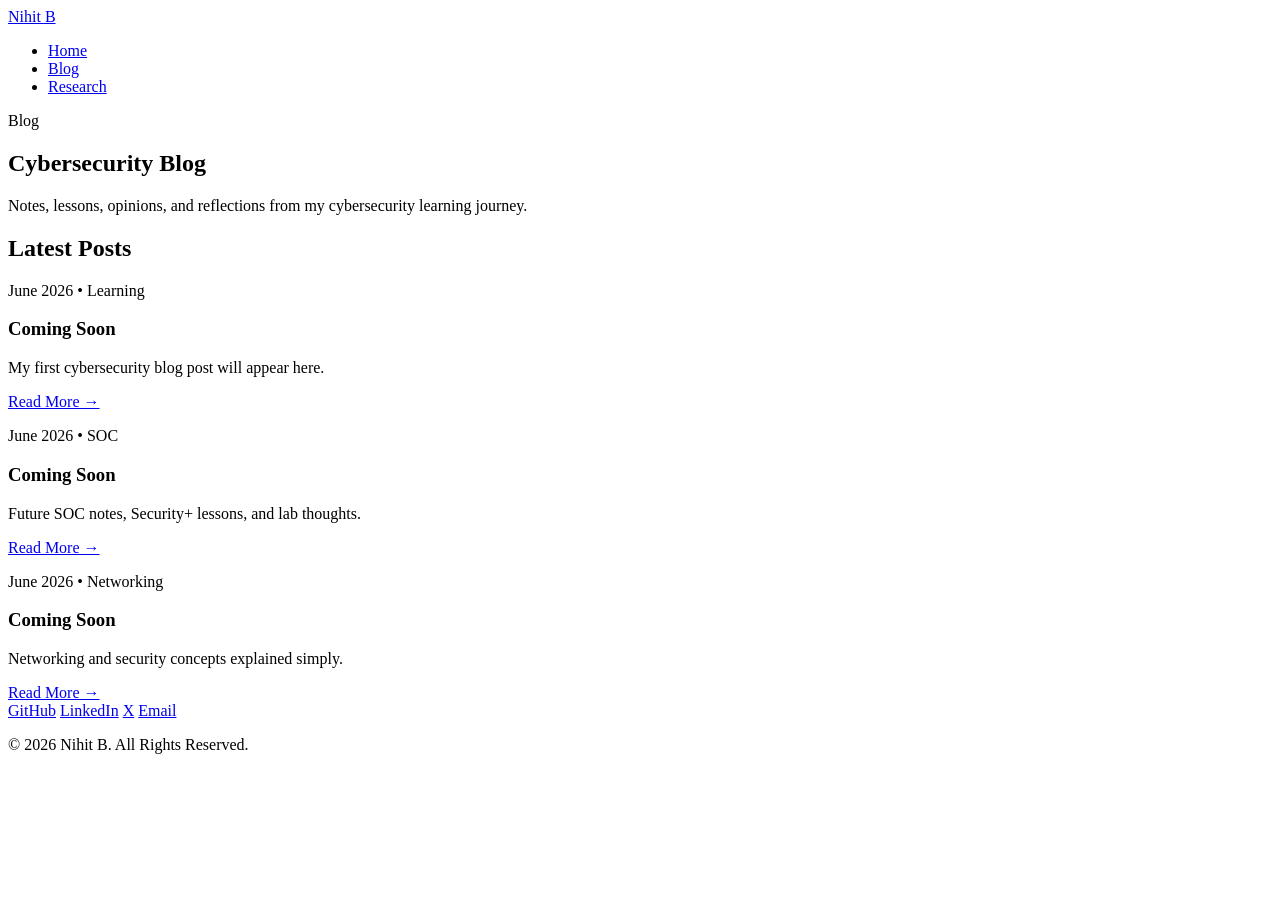
==== blog.html @ 027e2422 "Create blog.html" ====
<!DOCTYPE html>
<html lang="en">
<head>
    <meta charset="UTF-8">
    <meta name="viewport" content="width=device-width, initial-scale=1.0">
    <title>Blog | Nihit B</title>
    <link rel="stylesheet" href="css/style.css">
</head>
<body>

<header>
    <nav class="navbar">
        <div class="logo"><a href="index.html">Nihit B</a></div>
        <ul class="nav-links">
            <li><a href="index.html">Home</a></li>
            <li><a href="blog.html">Blog</a></li>
            <li><a href="research.html">Research</a></li>
        </ul>
    </nav>
</header>

<section class="page-hero">
    <div class="container">
        <p class="hero-tag">Blog</p>
        <h1>Cybersecurity Blog</h1>
        <p class="hero-description">
            Notes, lessons, opinions, and reflections from my cybersecurity learning journey.
        </p>
    </div>
</section>

<section class="featured">
    <div class="container">
        <h2>Latest Posts</h2>

        <div class="card-grid">
            <article class="card">
                <p class="post-meta">June 2026 • Learning</p>
                <h3>Coming Soon</h3>
                <p>My first cybersecurity blog post will appear here.</p>
                <a href="#" class="read-more">Read More →</a>
            </article>

            <article class="card">
                <p class="post-meta">June 2026 • SOC</p>
                <h3>Coming Soon</h3>
                <p>Future SOC notes, Security+ lessons, and lab thoughts.</p>
                <a href="#" class="read-more">Read More →</a>
            </article>

            <article class="card">
                <p class="post-meta">June 2026 • Networking</p>
                <h3>Coming Soon</h3>
                <p>Networking and security concepts explained simply.</p>
                <a href="#" class="read-more">Read More →</a>
            </article>
        </div>
    </div>
</section>

<footer>
    <div class="footer-links">
        <a href="https://github.com/yourusername" target="_blank">GitHub</a>
        <a href="https://linkedin.com/in/yourprofile" target="_blank">LinkedIn</a>
        <a href="https://x.com/yourhandle" target="_blank">X</a>
        <a href="mailto:your@email.com">Email</a>
    </div>
    <p>© 2026 Nihit B. All Rights Reserved.</p>
</footer>

</body>
</html>
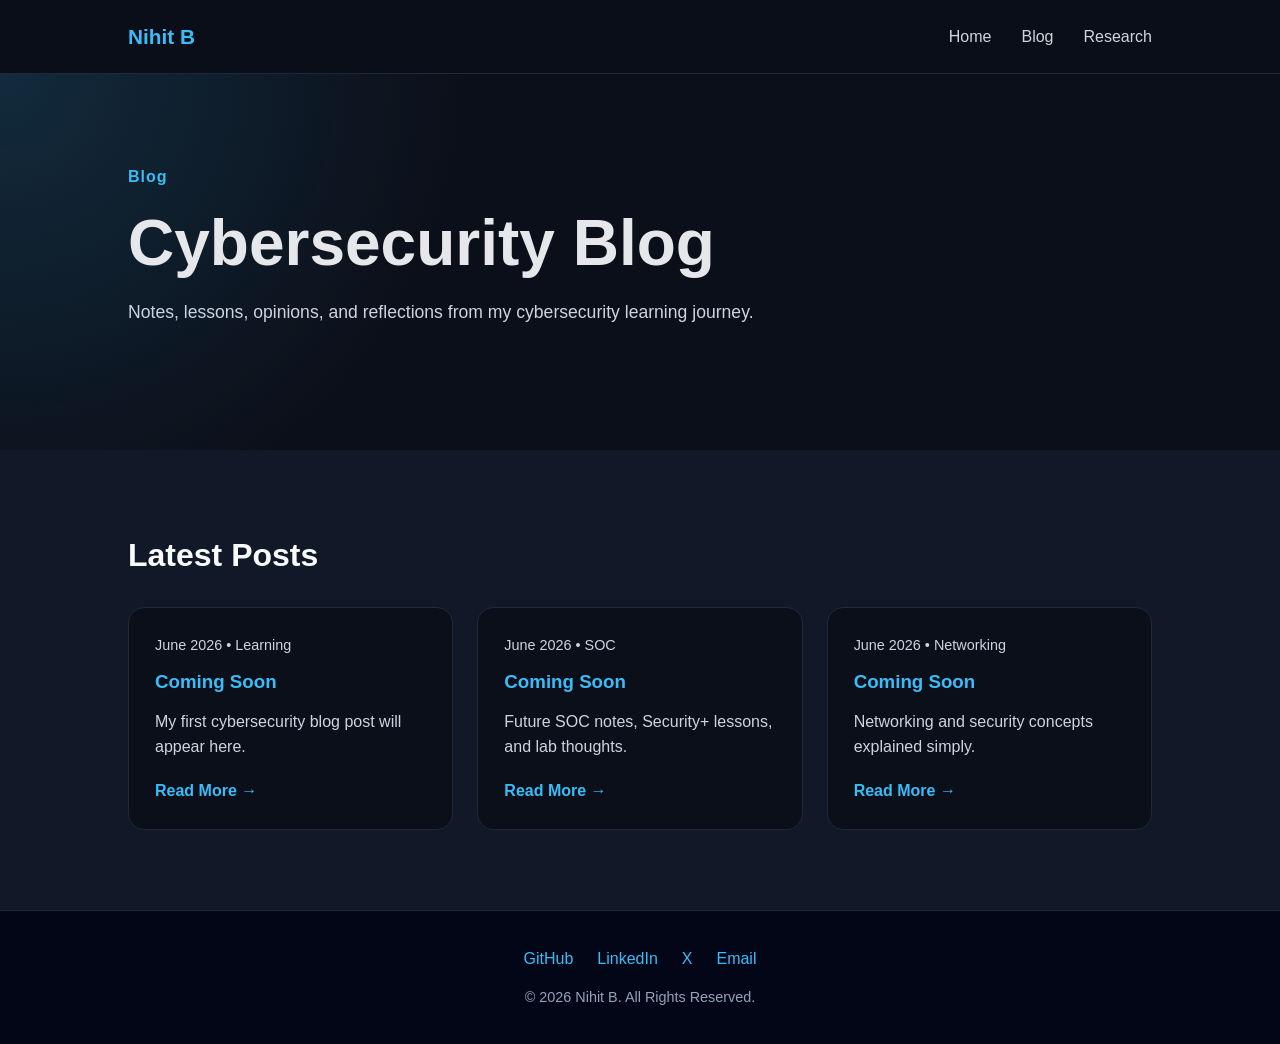
==== commit 6639ab94: "Update blog.html" ====
--- a/blog.html
+++ b/blog.html
@@ -4,7 +4,7 @@
     <meta charset="UTF-8">
     <meta name="viewport" content="width=device-width, initial-scale=1.0">
     <title>Blog | Nihit B</title>
-    <link rel="stylesheet" href="css/style.css">
+    <link rel="stylesheet" href="style.css">
 </head>
 <body>
 
--- a/style.css
+++ b/style.css
@@ -0,0 +1,272 @@
+* {
+    margin: 0;
+    padding: 0;
+    box-sizing: border-box;
+}
+
+html {
+    scroll-behavior: smooth;
+}
+
+body {
+    font-family: Arial, sans-serif;
+    background: #0b0f19;
+    color: #e5e7eb;
+    line-height: 1.6;
+}
+
+a {
+    color: inherit;
+    text-decoration: none;
+}
+
+.navbar {
+    width: 100%;
+    padding: 20px 10%;
+    display: flex;
+    justify-content: space-between;
+    align-items: center;
+    background: rgba(11, 15, 25, 0.9);
+    position: sticky;
+    top: 0;
+    z-index: 100;
+    border-bottom: 1px solid #1f2937;
+}
+
+.logo a {
+    font-size: 1.3rem;
+    font-weight: bold;
+    color: #38bdf8;
+}
+
+.nav-links {
+    list-style: none;
+    display: flex;
+    gap: 30px;
+}
+
+.nav-links a {
+    color: #d1d5db;
+    transition: 0.3s;
+}
+
+.nav-links a:hover {
+    color: #38bdf8;
+}
+
+.hero {
+    min-height: 90vh;
+    display: flex;
+    align-items: center;
+    padding: 80px 10%;
+    background:
+        radial-gradient(circle at top left, rgba(56, 189, 248, 0.18), transparent 35%),
+        radial-gradient(circle at bottom right, rgba(99, 102, 241, 0.16), transparent 35%);
+}
+
+.hero-content {
+    max-width: 850px;
+}
+
+.hero-tag {
+    color: #38bdf8;
+    font-weight: bold;
+    margin-bottom: 18px;
+    letter-spacing: 1px;
+}
+
+.hero h1 {
+    font-size: clamp(2.4rem, 6vw, 5rem);
+    line-height: 1.1;
+    margin-bottom: 24px;
+}
+
+.hero-description {
+    max-width: 650px;
+    color: #cbd5e1;
+    font-size: 1.1rem;
+    margin-bottom: 34px;
+}
+
+.hero-buttons {
+    display: flex;
+    gap: 16px;
+    flex-wrap: wrap;
+}
+
+.btn-primary,
+.btn-secondary {
+    padding: 13px 22px;
+    border-radius: 10px;
+    font-weight: bold;
+    transition: 0.3s;
+}
+
+.btn-primary {
+    background: #38bdf8;
+    color: #020617;
+}
+
+.btn-primary:hover {
+    background: #0ea5e9;
+    transform: translateY(-2px);
+}
+
+.btn-secondary {
+    border: 1px solid #38bdf8;
+    color: #38bdf8;
+}
+
+.btn-secondary:hover {
+    background: rgba(56, 189, 248, 0.1);
+    transform: translateY(-2px);
+}
+
+section {
+    padding: 80px 10%;
+}
+
+.container {
+    max-width: 1100px;
+    margin: auto;
+}
+
+h2 {
+    font-size: 2rem;
+    margin-bottom: 25px;
+    color: #f8fafc;
+}
+
+.about p,
+.contact p {
+    max-width: 800px;
+    color: #cbd5e1;
+    margin-bottom: 16px;
+}
+
+.featured,
+.contact {
+    background: #111827;
+}
+
+.card-grid {
+    display: grid;
+    grid-template-columns: repeat(3, 1fr);
+    gap: 24px;
+}
+
+.card {
+    background: #0b0f19;
+    border: 1px solid #1f2937;
+    padding: 26px;
+    border-radius: 16px;
+    transition: 0.3s;
+}
+
+.card:hover {
+    border-color: #38bdf8;
+    transform: translateY(-5px);
+}
+
+.card h3 {
+    color: #38bdf8;
+    margin-bottom: 12px;
+}
+
+.card p {
+    color: #cbd5e1;
+}
+
+.skill-tags {
+    display: flex;
+    flex-wrap: wrap;
+    gap: 14px;
+}
+
+.skill-tags span {
+    padding: 10px 16px;
+    background: #111827;
+    border: 1px solid #1f2937;
+    border-radius: 999px;
+    color: #dbeafe;
+}
+
+footer {
+    padding: 35px 10%;
+    text-align: center;
+    border-top: 1px solid #1f2937;
+    background: #020617;
+}
+
+.footer-links {
+    display: flex;
+    justify-content: center;
+    gap: 24px;
+    flex-wrap: wrap;
+    margin-bottom: 14px;
+}
+
+.footer-links a {
+    color: #38bdf8;
+}
+
+.footer-links a:hover {
+    text-decoration: underline;
+}
+
+footer p {
+    color: #94a3b8;
+    font-size: 0.9rem;
+}
+
+@media (max-width: 768px) {
+    .navbar {
+        flex-direction: column;
+        gap: 16px;
+    }
+
+    .nav-links {
+        gap: 18px;
+    }
+
+    .hero {
+        padding: 70px 6%;
+    }
+
+    section {
+        padding: 65px 6%;
+    }
+
+    .card-grid {
+        grid-template-columns: 1fr;
+    }
+}
+.page-hero {
+    padding: 90px 10%;
+    background:
+        radial-gradient(circle at top left, rgba(56, 189, 248, 0.16), transparent 35%),
+        #0b0f19;
+}
+
+.page-hero h1 {
+    font-size: clamp(2.4rem, 5vw, 4.5rem);
+    line-height: 1.1;
+    margin-bottom: 20px;
+}
+
+.post-meta {
+    color: #94a3b8;
+    font-size: 0.9rem;
+    margin-bottom: 10px;
+}
+
+.read-more {
+    display: inline-block;
+    margin-top: 18px;
+    color: #38bdf8;
+    font-weight: bold;
+}
+
+.read-more:hover {
+    text-decoration: underline;
+}
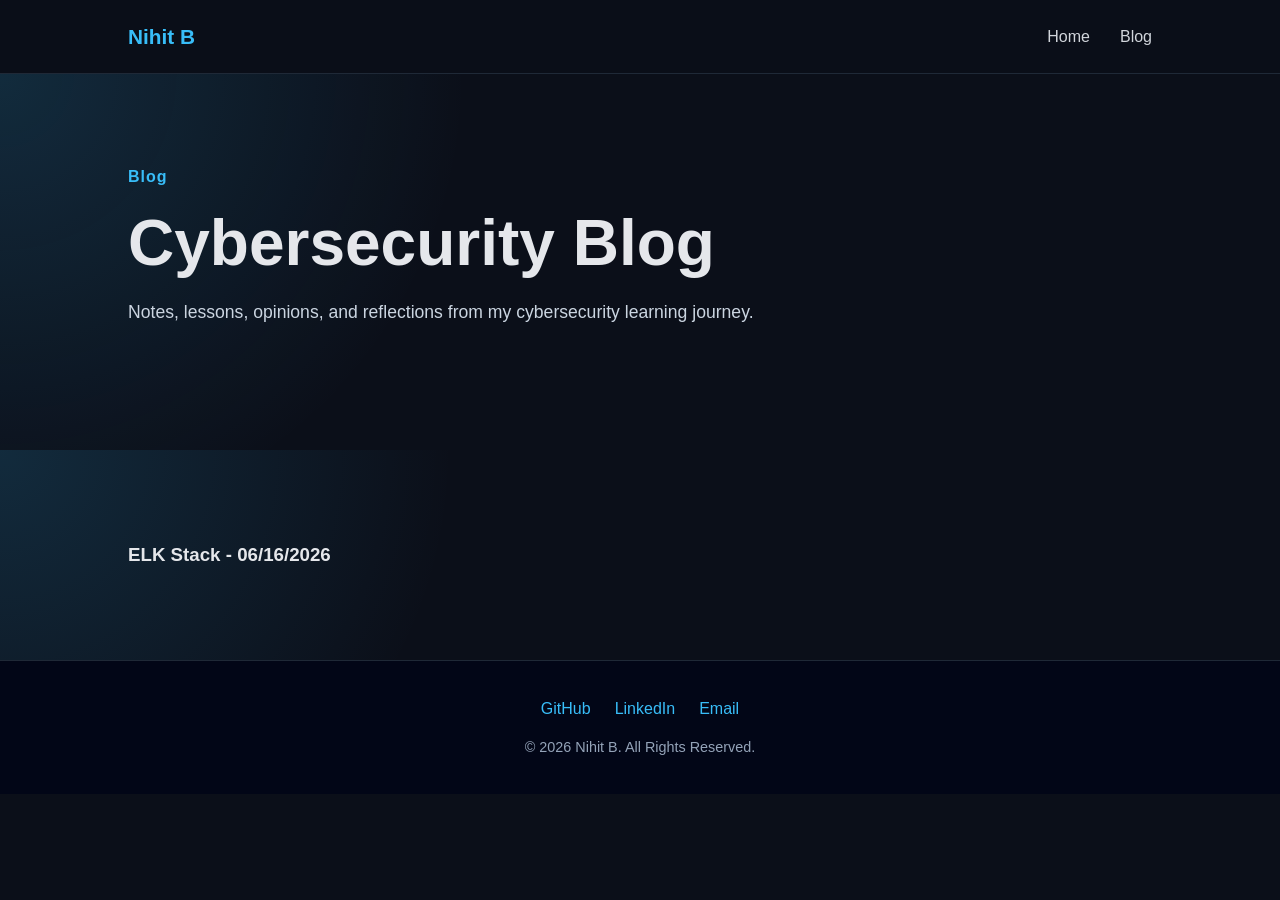
==== commit 45298310: "Update blog.html" ====
--- a/blog.html
+++ b/blog.html
@@ -4,7 +4,7 @@
     <meta charset="UTF-8">
     <meta name="viewport" content="width=device-width, initial-scale=1.0">
     <title>Blog | Nihit B</title>
-    <link rel="stylesheet" href="style.css">
+    <link rel="stylesheet" href="css/style.css">
 </head>
 <body>
 
@@ -14,7 +14,7 @@
         <ul class="nav-links">
             <li><a href="index.html">Home</a></li>
             <li><a href="blog.html">Blog</a></li>
-            <li><a href="research.html">Research</a></li>
+            
         </ul>
     </nav>
 </header>
@@ -29,40 +29,18 @@
     </div>
 </section>
 
-<section class="featured">
+<section class="page-hero">
     <div class="container">
-        <h2>Latest Posts</h2>
-
-        <div class="card-grid">
-            <article class="card">
-                <p class="post-meta">June 2026 • Learning</p>
-                <h3>Coming Soon</h3>
-                <p>My first cybersecurity blog post will appear here.</p>
-                <a href="#" class="read-more">Read More →</a>
-            </article>
-
-            <article class="card">
-                <p class="post-meta">June 2026 • SOC</p>
-                <h3>Coming Soon</h3>
-                <p>Future SOC notes, Security+ lessons, and lab thoughts.</p>
-                <a href="#" class="read-more">Read More →</a>
-            </article>
-
-            <article class="card">
-                <p class="post-meta">June 2026 • Networking</p>
-                <h3>Coming Soon</h3>
-                <p>Networking and security concepts explained simply.</p>
-                <a href="#" class="read-more">Read More →</a>
-            </article>
-        </div>
-    </div>
+<h3>
+<a href="siem.html">ELK Stack - 06/16/2026</a>
+</h3>
+</div>
 </section>
 
 <footer>
     <div class="footer-links">
         <a href="https://github.com/yourusername" target="_blank">GitHub</a>
         <a href="https://linkedin.com/in/yourprofile" target="_blank">LinkedIn</a>
-        <a href="https://x.com/yourhandle" target="_blank">X</a>
         <a href="mailto:your@email.com">Email</a>
     </div>
     <p>© 2026 Nihit B. All Rights Reserved.</p>
--- a/css/style.css
+++ b/css/style.css
@@ -0,0 +1,273 @@
+* {
+    margin: 0;
+    padding: 0;
+    box-sizing: border-box;
+}
+
+html {
+    scroll-behavior: smooth;
+}
+
+body {
+    font-family: Arial, sans-serif;
+    background: #0b0f19;
+    color: #e5e7eb;
+    line-height: 1.6;
+}
+
+a {
+    color: inherit;
+    text-decoration: none;
+}
+
+.navbar {
+    width: 100%;
+    padding: 20px 10%;
+    display: flex;
+    justify-content: space-between;
+    align-items: center;
+    background: rgba(11, 15, 25, 0.9);
+    position: sticky;
+    top: 0;
+    z-index: 100;
+    border-bottom: 1px solid #1f2937;
+}
+
+.logo a {
+    font-size: 1.3rem;
+    font-weight: bold;
+    color: #38bdf8;
+}
+
+.nav-links {
+    list-style: none;
+    display: flex;
+    gap: 30px;
+}
+
+.nav-links a {
+    color: #d1d5db;
+    transition: 0.3s;
+}
+
+.nav-links a:hover {
+    color: #38bdf8;
+}
+
+.hero {
+    min-height: 90vh;
+    display: flex;
+    align-items: center;
+    padding: 80px 10%;
+    background:
+        radial-gradient(circle at top left, rgba(56, 189, 248, 0.18), transparent 35%),
+        radial-gradient(circle at bottom right, rgba(99, 102, 241, 0.16), transparent 35%);
+}
+
+.hero-content {
+    max-width: 850px;
+}
+
+.hero-tag {
+    color: #38bdf8;
+    font-weight: bold;
+    margin-bottom: 18px;
+    letter-spacing: 1px;
+}
+
+.hero h1 {
+    font-size: clamp(2.4rem, 6vw, 5rem);
+    line-height: 1.1;
+    margin-bottom: 24px;
+}
+
+.hero-description {
+    max-width: 650px;
+    color: #cbd5e1;
+    font-size: 1.1rem;
+    margin-bottom: 34px;
+}
+
+.hero-buttons {
+    display: flex;
+    gap: 16px;
+    flex-wrap: wrap;
+}
+
+.btn-primary,
+.btn-secondary {
+    padding: 13px 22px;
+    border-radius: 10px;
+    font-weight: bold;
+    transition: 0.3s;
+}
+
+.btn-primary {
+    background: #38bdf8;
+    color: #020617;
+}
+
+.btn-primary:hover {
+    background: #0ea5e9;
+    transform: translateY(-2px);
+}
+
+.btn-secondary {
+    border: 1px solid #38bdf8;
+    color: #38bdf8;
+}
+
+.btn-secondary:hover {
+    background: rgba(56, 189, 248, 0.1);
+    transform: translateY(-2px);
+}
+
+section {
+    padding: 80px 10%;
+}
+
+.container {
+    max-width: 1100px;
+    margin: auto;
+}
+
+h2 {
+    font-size: 2rem;
+    margin-bottom: 25px;
+    color: #f8fafc;
+}
+
+.about p,
+.contact p {
+    max-width: 800px;
+    color: #cbd5e1;
+    margin-bottom: 16px;
+}
+
+.featured,
+.contact {
+    background: #111827;
+}
+
+.card-grid {
+    display: grid;
+    grid-template-columns: repeat(3, 1fr);
+    gap: 24px;
+}
+
+.card {
+    background: #0b0f19;
+    border: 1px solid #1f2937;
+    padding: 26px;
+    border-radius: 16px;
+    transition: 0.3s;
+}
+
+.card:hover {
+    border-color: #38bdf8;
+    transform: translateY(-5px);
+}
+
+.card h3 {
+    color: #38bdf8;
+    margin-bottom: 12px;
+}
+
+.card p {
+    color: #cbd5e1;
+}
+
+.skill-tags {
+    display: flex;
+    flex-wrap: wrap;
+    gap: 14px;
+}
+
+.skill-tags span {
+    padding: 10px 16px;
+    background: #111827;
+    border: 1px solid #1f2937;
+    border-radius: 999px;
+    color: #dbeafe;
+}
+
+footer {
+    padding: 35px 10%;
+    text-align: center;
+    border-top: 1px solid #1f2937;
+    background: #020617;
+}
+
+.footer-links {
+    display: flex;
+    justify-content: center;
+    gap: 24px;
+    flex-wrap: wrap;
+    margin-bottom: 14px;
+}
+
+.footer-links a {
+    color: #38bdf8;
+}
+
+.footer-links a:hover {
+    text-decoration: underline;
+}
+
+footer p {
+    color: #94a3b8;
+    font-size: 0.9rem;
+}
+
+@media (max-width: 768px) {
+    .navbar {
+        flex-direction: column;
+        gap: 16px;
+    }
+
+    .nav-links {
+        gap: 18px;
+    }
+
+    .hero {
+        padding: 70px 6%;
+    }
+
+    section {
+        padding: 65px 6%;
+    }
+
+    .card-grid {
+        grid-template-columns: 1fr;
+    }
+}
+.page-hero {
+    padding: 90px 10%;
+    background:
+        radial-gradient(circle at top left, rgba(56, 189, 248, 0.16), transparent 35%),
+        #0b0f19;
+}
+
+.page-hero h1 {
+    font-size: clamp(2.4rem, 5vw, 4.5rem);
+    line-height: 1.1;
+    margin-bottom: 20px;
+}
+
+.post-meta {
+    color: #94a3b8;
+    font-size: 0.9rem;
+    margin-bottom: 10px;
+}
+
+.read-more {
+    display: inline-block;
+    margin-top: 18px;
+    color: #38bdf8;
+    font-weight: bold;
+}
+
+.read-more:hover {
+    text-decoration: underline;
+}
+
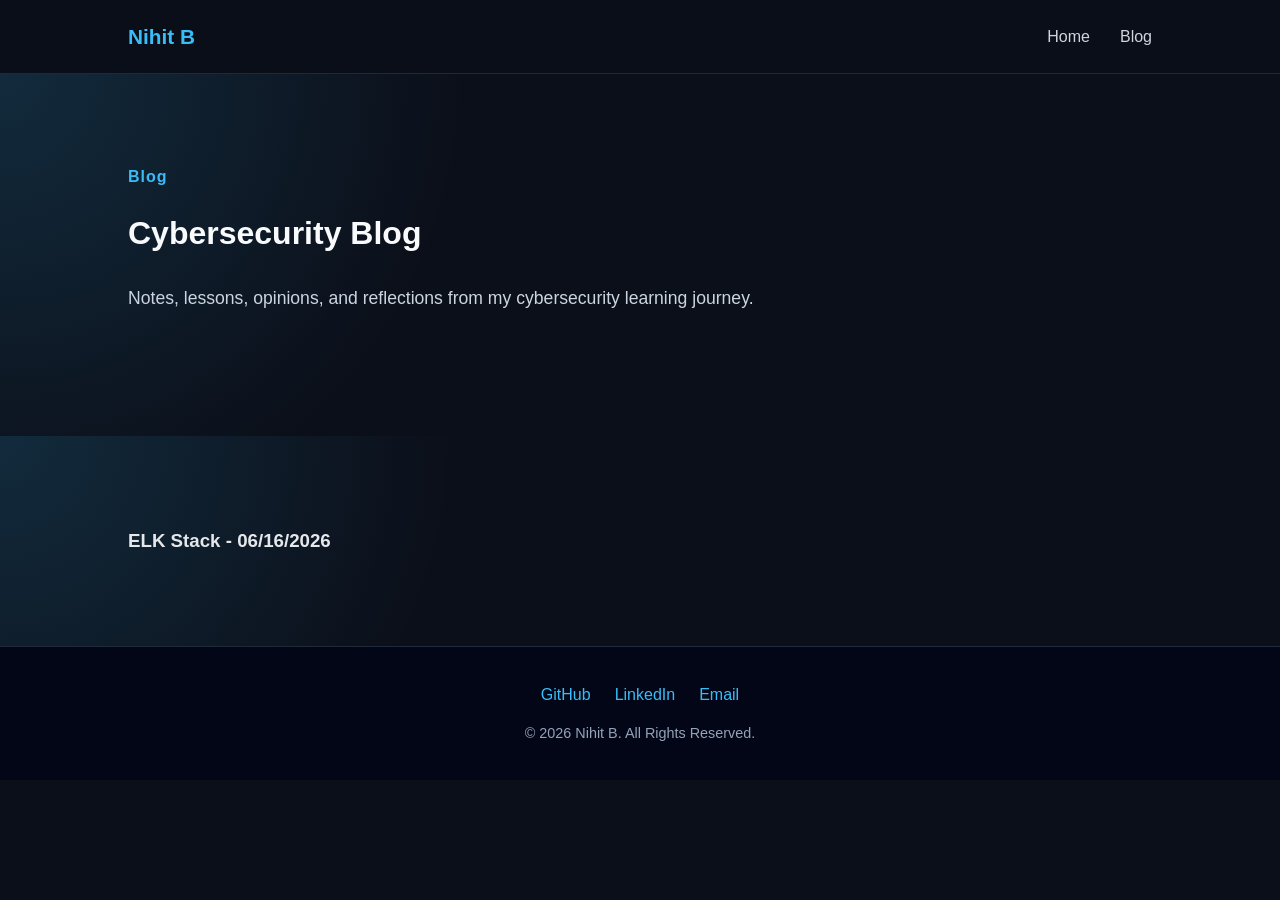
==== commit 455e8c7a: "Update blog.html" ====
--- a/blog.html
+++ b/blog.html
@@ -22,7 +22,7 @@
 <section class="page-hero">
     <div class="container">
         <p class="hero-tag">Blog</p>
-        <h1>Cybersecurity Blog</h1>
+        <h2>Cybersecurity Blog</h2>
         <p class="hero-description">
             Notes, lessons, opinions, and reflections from my cybersecurity learning journey.
         </p>
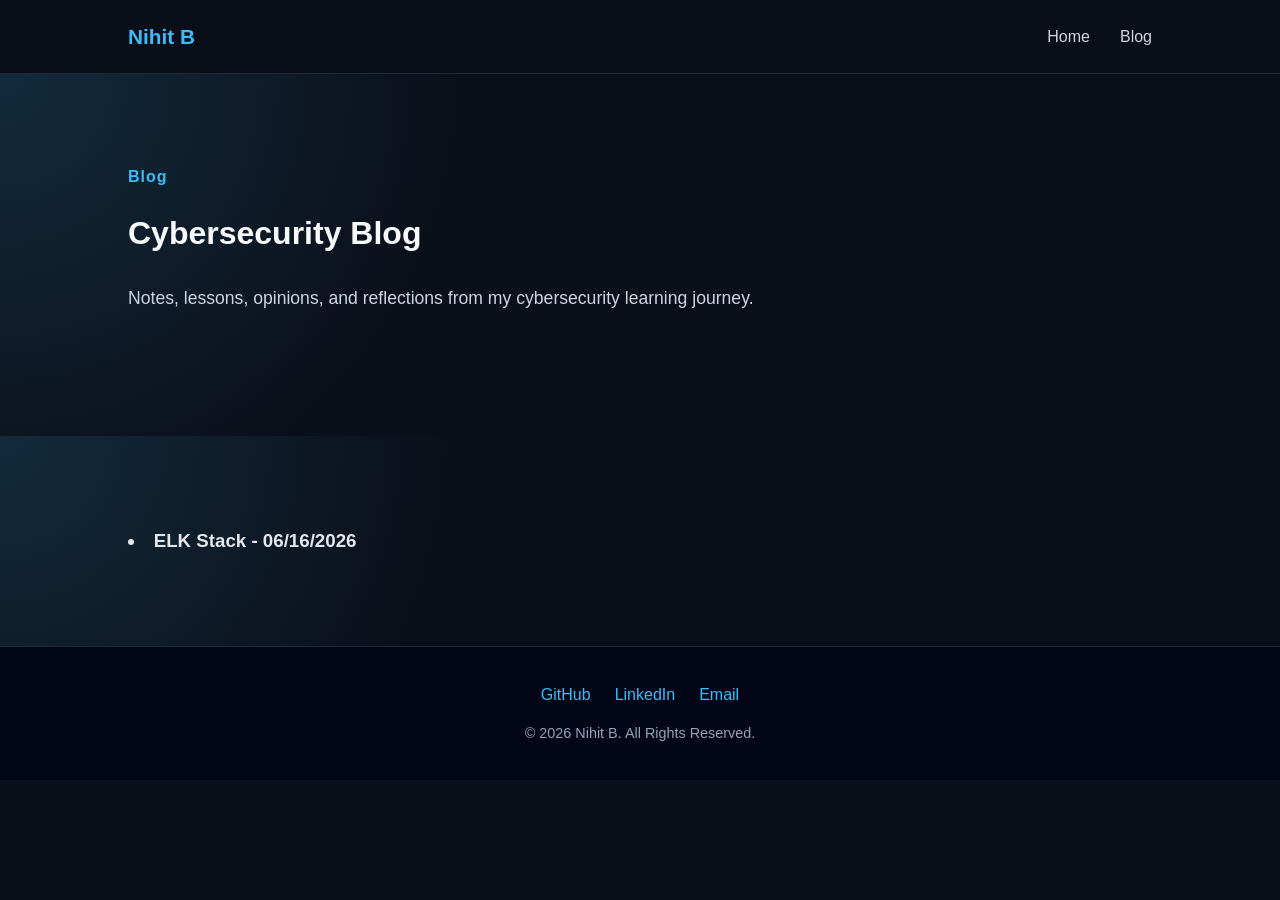
==== commit a3033533: "Update blog.html" ====
--- a/blog.html
+++ b/blog.html
@@ -32,7 +32,8 @@
 <section class="page-hero">
     <div class="container">
 <h3>
-<a href="siem.html">ELK Stack - 06/16/2026</a>
+<li><a href="siem.html">ELK Stack - 06/16/2026</a></li>
+
 </h3>
 </div>
 </section>
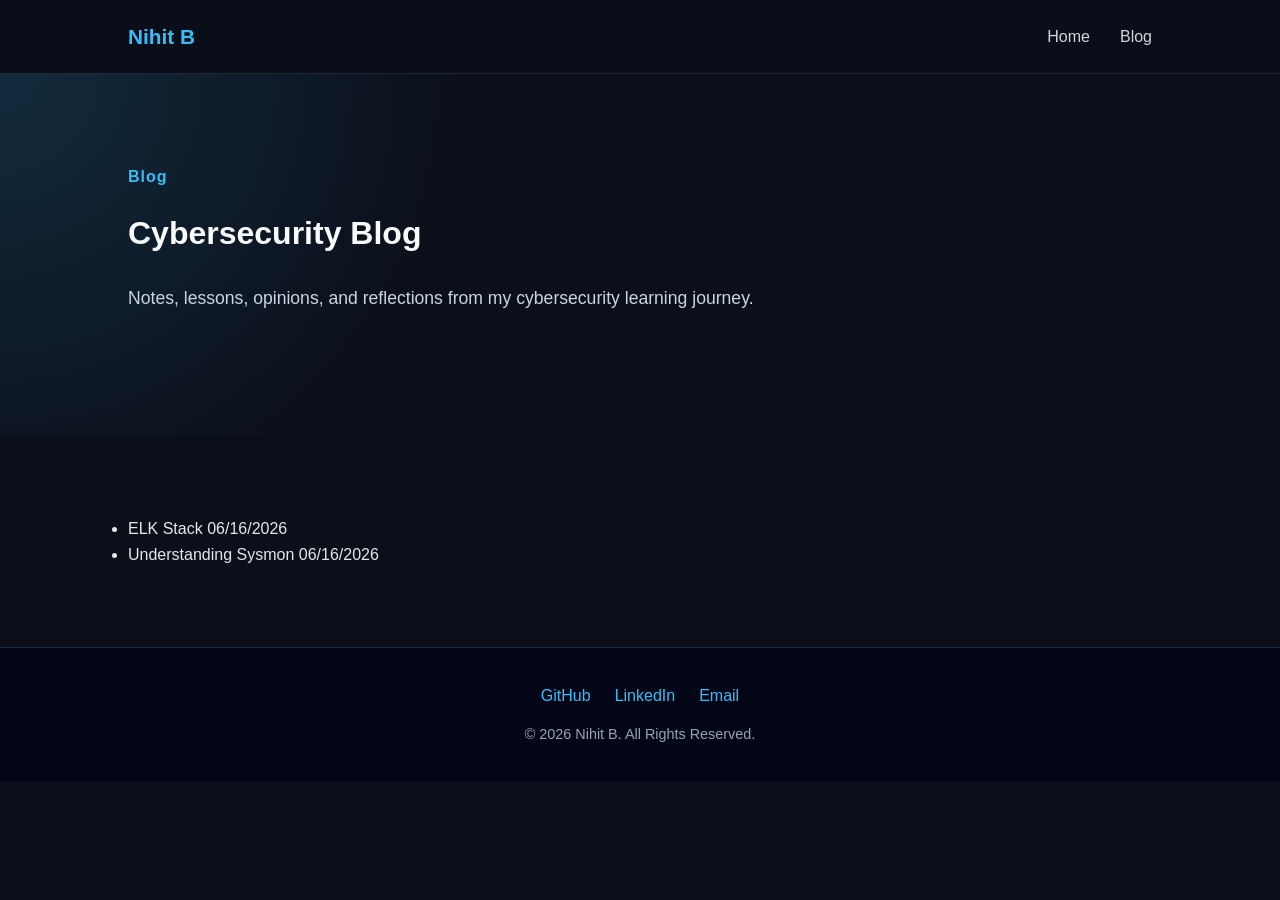
==== commit 2ac2f831: "Update blog.html" ====
--- a/blog.html
+++ b/blog.html
@@ -29,13 +29,20 @@
     </div>
 </section>
 
-<section class="page-hero">
+<section class="post-list-section">
     <div class="container">
-<h3>
-<li><a href="siem.html">ELK Stack - 06/16/2026</a></li>
+        <ul class="post-list">
+            <li>
+                <a href="siem.html">ELK Stack</a>
+                <span>06/16/2026</span>
+            </li>
 
-</h3>
-</div>
+            <li>
+                <a href="sysmon.html">Understanding Sysmon</a>
+                <span>06/16/2026</span>
+            </li>
+        </ul>
+    </div>
 </section>
 
 <footer>
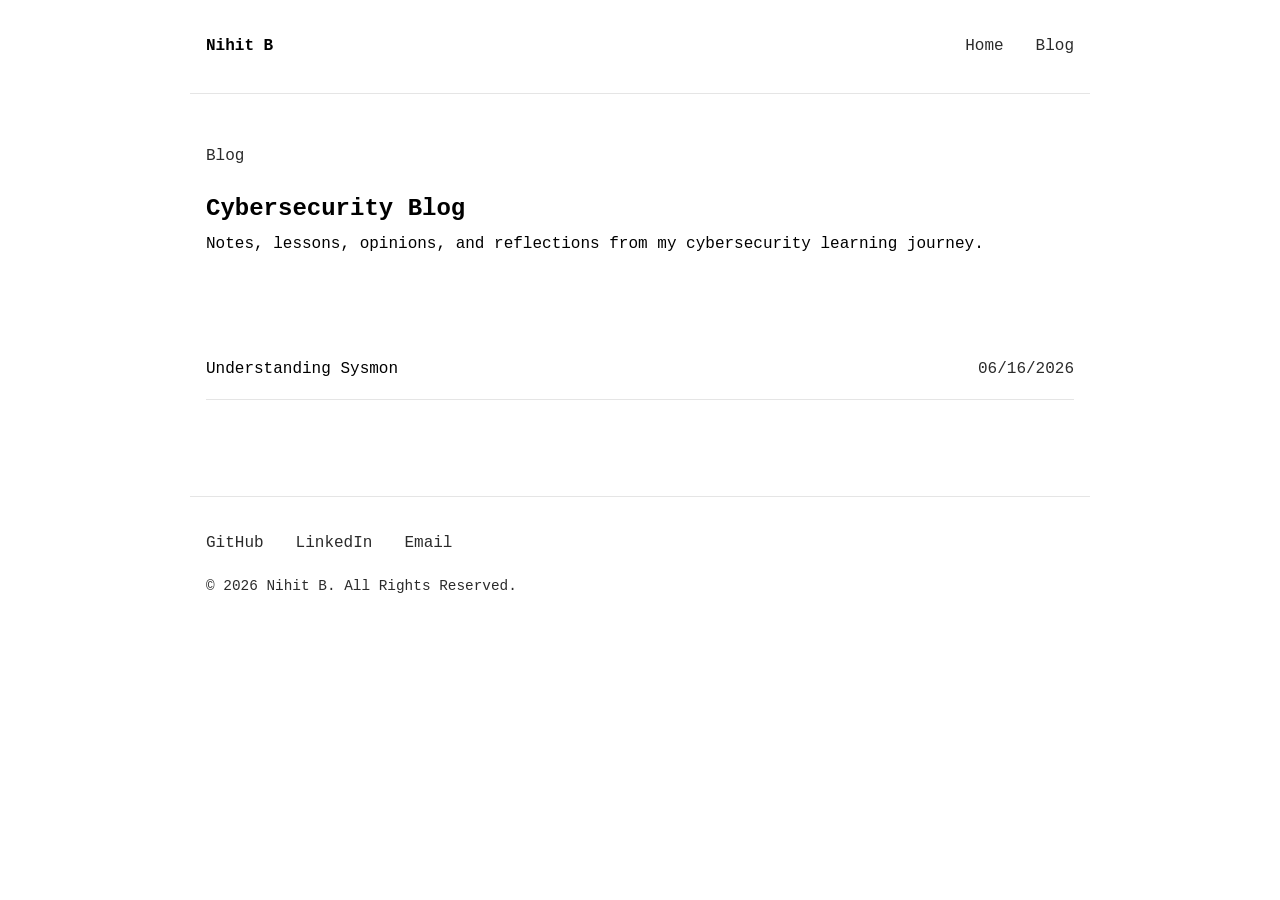
==== commit 4d480920: "Update blog.html" ====
--- a/blog.html
+++ b/blog.html
@@ -32,10 +32,7 @@
 <section class="post-list-section">
     <div class="container">
         <ul class="post-list">
-            <li>
-                <a href="siem.html">ELK Stack</a>
-                <span>06/16/2026</span>
-            </li>
+            
 
             <li>
                 <a href="sysmon.html">Understanding Sysmon</a>
@@ -47,10 +44,20 @@
 
 <footer>
     <div class="footer-links">
-        <a href="https://github.com/yourusername" target="_blank">GitHub</a>
-        <a href="https://linkedin.com/in/yourprofile" target="_blank">LinkedIn</a>
-        <a href="mailto:your@email.com">Email</a>
-    </div>
+            <a href="https://github.com/n1h1t" target="_blank">
+                GitHub
+            </a>
+
+            <a href="https://linkedin.com/in/nihit-bhatia-885a67254" target="_blank">
+                LinkedIn
+            </a>
+
+            
+
+            <a href="mailto:champonline03@gmail.com">
+                Email
+            </a>
+        </div>
     <p>© 2026 Nihit B. All Rights Reserved.</p>
 </footer>
 
--- a/css/style.css
+++ b/css/style.css
@@ -4,270 +4,209 @@
     box-sizing: border-box;
 }
 
+:root {
+    --bg: #ffffff;
+    --text: #000000;
+    --muted: #2b2b2b;
+    --border: #e5e5e5;
+    --accent: #000000;
+}
+
 html {
     scroll-behavior: smooth;
 }
 
 body {
-    font-family: Arial, sans-serif;
-    background: #0b0f19;
-    color: #e5e7eb;
-    line-height: 1.6;
-}
-
-a {
-    color: inherit;
-    text-decoration: none;
-}
+    font-family: 'Courier New', Courier, monospace;
+    background: var(--bg);
+    color: var(--text);
+    line-height: 1.8;
+    font-size: 16px;
+}
+
+/* Navigation */
 
 .navbar {
-    width: 100%;
-    padding: 20px 10%;
+    max-width: 900px;
+    margin: 0 auto;
+    padding: 2rem 1rem;
+
     display: flex;
     justify-content: space-between;
     align-items: center;
-    background: rgba(11, 15, 25, 0.9);
-    position: sticky;
-    top: 0;
-    z-index: 100;
-    border-bottom: 1px solid #1f2937;
+
+    border-bottom: 1px solid var(--border);
 }
 
 .logo a {
-    font-size: 1.3rem;
+    text-decoration: none;
+    color: var(--text);
     font-weight: bold;
-    color: #38bdf8;
 }
 
 .nav-links {
     list-style: none;
     display: flex;
-    gap: 30px;
+    gap: 2rem;
 }
 
 .nav-links a {
-    color: #d1d5db;
-    transition: 0.3s;
+    text-decoration: none;
+    color: var(--muted);
+    transition: 0.2s;
 }
 
 .nav-links a:hover {
-    color: #38bdf8;
-}
+    color: var(--text);
+}
+
+/* Hero */
 
 .hero {
-    min-height: 90vh;
-    display: flex;
-    align-items: center;
-    padding: 80px 10%;
-    background:
-        radial-gradient(circle at top left, rgba(56, 189, 248, 0.18), transparent 35%),
-        radial-gradient(circle at bottom right, rgba(99, 102, 241, 0.16), transparent 35%);
-}
-
-.hero-content {
-    max-width: 850px;
+    max-width: 900px;
+    margin: 0 auto;
+    padding: 6rem 1rem;
 }
 
 .hero-tag {
-    color: #38bdf8;
-    font-weight: bold;
-    margin-bottom: 18px;
-    letter-spacing: 1px;
-}
-
-.hero h1 {
-    font-size: clamp(2.4rem, 6vw, 5rem);
-    line-height: 1.1;
-    margin-bottom: 24px;
-}
-
-.hero-description {
-    max-width: 650px;
-    color: #cbd5e1;
-    font-size: 1.1rem;
-    margin-bottom: 34px;
-}
-
-.hero-buttons {
-    display: flex;
-    gap: 16px;
-    flex-wrap: wrap;
-}
-
-.btn-primary,
-.btn-secondary {
-    padding: 13px 22px;
-    border-radius: 10px;
-    font-weight: bold;
-    transition: 0.3s;
-}
-
-.btn-primary {
-    background: #38bdf8;
-    color: #020617;
-}
-
-.btn-primary:hover {
-    background: #0ea5e9;
-    transform: translateY(-2px);
-}
-
-.btn-secondary {
-    border: 1px solid #38bdf8;
-    color: #38bdf8;
-}
-
-.btn-secondary:hover {
-    background: rgba(56, 189, 248, 0.1);
-    transform: translateY(-2px);
-}
-
-section {
-    padding: 80px 10%;
-}
-
-.container {
-    max-width: 1100px;
-    margin: auto;
-}
-
-h2 {
-    font-size: 2rem;
-    margin-bottom: 25px;
-    color: #f8fafc;
-}
-
-.about p,
-.contact p {
-    max-width: 800px;
-    color: #cbd5e1;
-    margin-bottom: 16px;
-}
-
-.featured,
-.contact {
-    background: #111827;
-}
-
-.card-grid {
-    display: grid;
-    grid-template-columns: repeat(3, 1fr);
-    gap: 24px;
-}
-
-.card {
-    background: #0b0f19;
-    border: 1px solid #1f2937;
-    padding: 26px;
-    border-radius: 16px;
-    transition: 0.3s;
-}
-
-.card:hover {
-    border-color: #38bdf8;
-    transform: translateY(-5px);
-}
-
-.card h3 {
-    color: #38bdf8;
-    margin-bottom: 12px;
-}
-
-.card p {
-    color: #cbd5e1;
-}
-
-.skill-tags {
-    display: flex;
-    flex-wrap: wrap;
-    gap: 14px;
-}
-
-.skill-tags span {
-    padding: 10px 16px;
-    background: #111827;
-    border: 1px solid #1f2937;
-    border-radius: 999px;
-    color: #dbeafe;
-}
+    color: var(--muted);
+    margin-bottom: 1rem;
+}
+
+.hero h2 {
+    font-size: 2.5rem;
+    font-weight: normal;
+    line-height: 1.3;
+    margin-bottom: 2rem;
+}
+
+.hero-description p {
+    margin-bottom: 1.5rem;
+    color: #202020;
+}
+
+/* Optional terminal cursor */
+
+.hero h2::after {
+    content: "_";
+    animation: blink 1s infinite;
+}
+
+@keyframes blink {
+    50% {
+        opacity: 0;
+    }
+}
+
+/* Footer */
 
 footer {
-    padding: 35px 10%;
-    text-align: center;
-    border-top: 1px solid #1f2937;
-    background: #020617;
+    max-width: 900px;
+    margin: 4rem auto 0;
+    padding: 2rem 1rem;
+
+    border-top: 1px solid var(--border);
 }
 
 .footer-links {
     display: flex;
-    justify-content: center;
-    gap: 24px;
-    flex-wrap: wrap;
-    margin-bottom: 14px;
+    gap: 2rem;
+    margin-bottom: 1rem;
 }
 
 .footer-links a {
-    color: #38bdf8;
+    text-decoration: none;
+    color: var(--muted);
 }
 
 .footer-links a:hover {
-    text-decoration: underline;
+    color: var(--text);
 }
 
 footer p {
-    color: #94a3b8;
+    color: var(--muted);
     font-size: 0.9rem;
 }
 
+/* Mobile */
+
 @media (max-width: 768px) {
+
     .navbar {
         flex-direction: column;
-        gap: 16px;
-    }
-
-    .nav-links {
-        gap: 18px;
+        gap: 1rem;
     }
 
     .hero {
-        padding: 70px 6%;
-    }
-
-    section {
-        padding: 65px 6%;
-    }
-
-    .card-grid {
-        grid-template-columns: 1fr;
-    }
-}
-.page-hero {
-    padding: 90px 10%;
-    background:
-        radial-gradient(circle at top left, rgba(56, 189, 248, 0.16), transparent 35%),
-        #0b0f19;
-}
-
-.page-hero h1 {
-    font-size: clamp(2.4rem, 5vw, 4.5rem);
-    line-height: 1.1;
-    margin-bottom: 20px;
-}
-
-.post-meta {
-    color: #94a3b8;
-    font-size: 0.9rem;
-    margin-bottom: 10px;
-}
-
-.read-more {
-    display: inline-block;
-    margin-top: 18px;
-    color: #38bdf8;
-    font-weight: bold;
-}
-
-.read-more:hover {
+        padding: 4rem 1rem;
+    }
+
+    .hero h2 {
+        font-size: 1.8rem;
+    }
+
+    .footer-links {
+        flex-wrap: wrap;
+        gap: 1rem;
+    }
+}
+.post-list-section {
+    max-width: 900px;
+    margin: 0 auto;
+    padding: 2rem 1rem 6rem;
+}
+
+.post-list {
+    list-style: none;
+}
+
+.post-list li {
+    padding: 1rem 0;
+    border-bottom: 1px solid var(--border);
+
+    display: flex;
+    justify-content: space-between;
+    gap: 1rem;
+}
+
+.post-list a {
+    color: var(--text);
+    text-decoration: none;
+}
+
+.post-list a:hover {
     text-decoration: underline;
 }
 
+.post-list span {
+    color: var(--muted);
+    white-space: nowrap;
+}
+.container {
+    max-width: 900px;
+    margin: 0 auto;
+    width: 100%;
+}
+.container,
+.navbar,
+footer {
+    max-width: 900px;
+    margin: 0 auto;
+}
+
+.page-hero,
+.main-content {
+    max-width: 900px;
+    margin: 0 auto;
+    padding: 3rem 1rem;
+}
+
+.main-content p,
+.main-content li {
+    font-size: 1.1rem;
+    line-height: 1.8;
+}
+
+.main-content ul {
+    margin: 1rem 0 2rem 1.5rem;
+}
